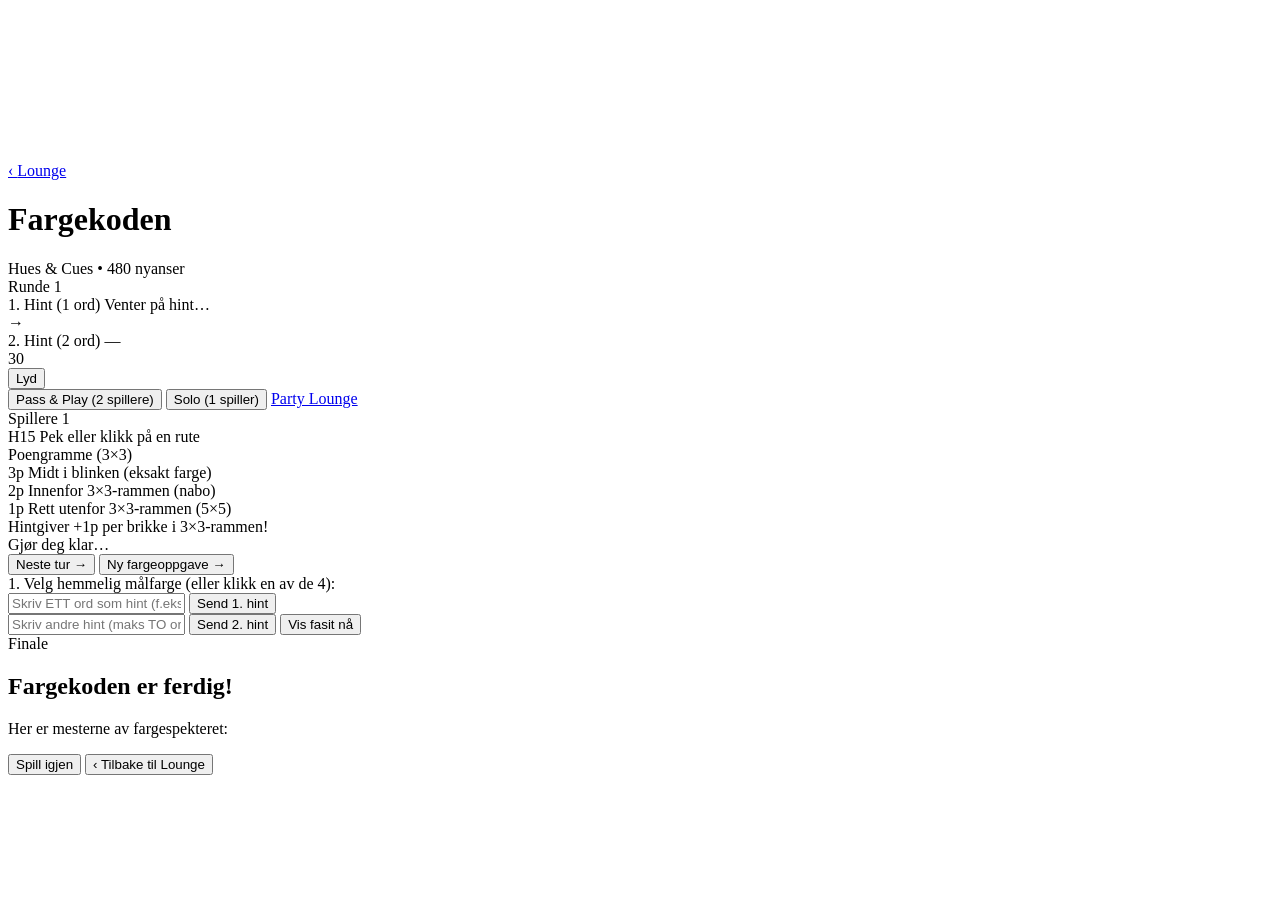
==== games/fargekoden/index.html @ 11e0f885 "remove several bug" ====
<!DOCTYPE html>
<html lang="no" data-theme="dark">

<head>
  <meta charset="UTF-8" />
  <meta name="viewport" content="width=device-width, initial-scale=1.0, maximum-scale=1.0, user-scalable=no" />
  <title>Fargekoden (Hues & Cues) – Gjett nyansen på fargebrettet | NTNU Games</title>
  <meta name="description"
    content="Hues and Cues på norsk! Hintgiveren beskriver én av 480 fargenyanser med ett og to ord – plasser brikkene dine nærmest mulig blinken i 3x3-rammen!" />

  <link rel="icon" type="image/x-icon" href="/favicon.ico" />
  <link rel="stylesheet" href="/hub.css?v=2.1" />
  <link rel="stylesheet" href="/parallax-bg.css?v=2.1" />
  <link rel="stylesheet" href="/character/character-creator.css" />
  <link rel="stylesheet" href="/fargekoden/styles.css?v=1.0" />
</head>

<body>
  <!-- Ambient Parallax Landscape -->
  <div class="dynamic-parallax-bg" id="dynamicParallaxBg" aria-hidden="true">
    <div class="parallax-layer layer-1-sky" id="plSky" data-depth="0.04"></div>
    <div class="parallax-layer layer-2-fjord" id="plFjord" data-depth="0.12"></div>
    <div class="parallax-layer layer-3-campus" id="plCampus" data-depth="0.26"></div>
    <div class="parallax-layer layer-4-lawn" id="plLawn" data-depth="0.50"></div>
    <canvas class="ambient-sparkles-canvas" id="ambientSparklesCanvas"></canvas>
    <div class="parallax-vignette-overlay"></div>
  </div>

  <div class="fk-shell">
    <!-- Top Header -->
    <header class="fk-header">
      <div class="fk-header-left">
        <a href="/party/" class="fk-back-btn" id="btnBack">
          ‹ <span id="backBtnText">Lounge</span>
        </a>
        <div class="fk-brand">
          <div>
            <h1 class="fk-brand-title">Fargekoden</h1>
            <span class="fk-brand-sub">Hues &amp; Cues • 480 nyanser</span>
          </div>
        </div>
        <span class="fk-round-pill" id="roundIndicator">Runde 1</span>
      </div>

      <!-- Active Clues Banner -->
      <div class="fk-clues-banner" id="cluesBanner">
        <div class="fk-clue-chip" id="clue1Chip">
          <span class="fk-clue-label">1. Hint (1 ord)</span>
          <span class="fk-clue-text" id="clue1Text">Venter på hint…</span>
        </div>
        <div class="fk-clue-divider">→</div>
        <div class="fk-clue-chip muted" id="clue2Chip">
          <span class="fk-clue-label">2. Hint (2 ord)</span>
          <span class="fk-clue-text" id="clue2Text">—</span>
        </div>
      </div>

      <div class="fk-header-right">
        <div class="fk-timer-bubble" id="timerBubble" title="Tid igjen">
          <span id="timerText">30</span>
        </div>
        <button type="button" class="fk-icon-btn" id="btnSoundToggle" title="Lyd av/på">
          Lyd
        </button>
      </div>
    </header>

    <!-- Mode Selector for Pass & Play / Solo / Lounge -->
    <div class="fk-mode-bar" id="fkModeBar">
      <div class="fk-mode-tabs">
        <button type="button" class="fk-mode-tab active" id="tabPassAndPlay">Pass &amp; Play (2 spillere)</button>
        <button type="button" class="fk-mode-tab" id="tabSolo">Solo (1 spiller)</button>
        <a href="/party/" class="fk-mode-tab" id="tabPartyLounge">Party Lounge</a>
      </div>
    </div>

    <!-- Main Workspace -->
    <main class="fk-main">
      <!-- Left Sidebar: Players & Scoring Legend -->
      <aside class="fk-sidebar">
        <div class="fk-panel-title">
          <span>Spillere</span>
          <span id="playersCountBadge">1</span>
        </div>
        <div class="fk-players-list" id="playersList">
          <!-- Dynamic player cards -->
        </div>

        <!-- Hover / Selected Cell Magnifier -->
        <div class="fk-magnifier-card" id="magnifierCard">
          <div class="fk-mag-swatch" id="magSwatch" style="background: #38bdf8;"></div>
          <div class="fk-mag-info">
            <span class="fk-mag-coord" id="magCoord">H15</span>
            <span class="fk-mag-hint" id="magHint">Pek eller klikk på en rute</span>
          </div>
        </div>

        <!-- Scoring Frame Legend -->
        <div class="fk-legend-card">
          <div class="fk-legend-title">Poengramme (3×3)</div>
          <div class="fk-legend-row">
            <span class="fk-legend-badge p3">3p</span>
            <span>Midt i blinken (eksakt farge)</span>
          </div>
          <div class="fk-legend-row">
            <span class="fk-legend-badge p2">2p</span>
            <span>Innenfor 3×3-rammen (nabo)</span>
          </div>
          <div class="fk-legend-row">
            <span class="fk-legend-badge p1">1p</span>
            <span>Rett utenfor 3×3-rammen (5×5)</span>
          </div>
          <div class="fk-legend-row">
            <span class="fk-legend-badge pg">Hintgiver</span>
            <span>+1p per brikke i 3×3-rammen!</span>
          </div>
        </div>
      </aside>

      <!-- Center: Cue Giver Controls + 16x30 Hues & Cues Color Board -->
      <section class="fk-board-section">
        <!-- Status / Action Strip -->
        <div class="fk-status-bar" id="statusBar">
          <div class="fk-status-text" id="statusText">Gjør deg klar…</div>
          <div class="fk-status-actions" id="statusActions">
            <button type="button" class="fk-btn fk-btn-secondary hidden" id="btnNextTurnNow">
              Neste tur →
            </button>
            <button type="button" class="fk-btn fk-btn-primary hidden" id="btnSoloNext">
              Ny fargeoppgave →
            </button>
          </div>
        </div>

        <!-- Cue Giver Control Dock (Shown only to active Cue Giver during giving_clue_1 / giving_clue_2) -->
        <div class="fk-giver-dock hidden" id="giverDock">
          <!-- Step 1: Pick 1 of 4 candidate colors + write 1-word clue -->
          <div class="fk-giver-step" id="giverStep1">
            <div class="fk-giver-candidates-wrap">
              <span class="fk-giver-label">1. Velg hemmelig målfarge (eller klikk en av de 4):</span>
              <div class="fk-candidates-row" id="candidatesRow">
                <!-- 4 candidate color buttons -->
              </div>
            </div>
            <form class="fk-clue-form" id="formClue1">
              <input type="text" class="fk-clue-input" id="inputClue1"
                placeholder="Skriv ETT ord som hint (f.eks. «Jordbær», «Rust», «isbre»)…" maxlength="28"
                autocomplete="off" />
              <button type="submit" class="fk-btn fk-btn-primary">Send 1. hint</button>
            </form>
          </div>

          <!-- Step 2: Write up to 2-word clue or skip to reveal -->
          <div class="fk-giver-step hidden" id="giverStep2">
            <form class="fk-clue-form" id="formClue2">
              <input type="text" class="fk-clue-input" id="inputClue2"
                placeholder="Skriv andre hint (maks TO ord, f.eks. «Moden frukt»)…" maxlength="40"
                autocomplete="off" />
              <button type="submit" class="fk-btn fk-btn-primary">Send 2. hint</button>
              <button type="button" class="fk-btn fk-btn-secondary" id="btnSkipClue2"
                title="Avslutt runden og vis fasit nå hvis folk allerede er nære!">
                Vis fasit nå
              </button>
            </form>
          </div>
        </div>

        <!-- 16x30 Color Spectrum Board -->
        <div class="fk-board-outer">
          <div class="fk-board-scroll">
            <div class="fk-col-headers" id="colHeaders"></div>
            <div class="fk-board-body">
              <div class="fk-row-headers" id="rowHeaders"></div>
              <div class="fk-color-grid" id="colorGrid">
                <!-- 16 x 30 = 480 color cells generated via JS -->
              </div>
            </div>
          </div>
        </div>
      </section>
    </main>
  </div>

  <!-- Modal: Game Over Podium -->
  <div class="fk-modal-overlay hidden" id="modalGameOver">
    <div class="fk-modal-card">
      <div class="fk-trophy-wrap">Finale</div>
      <h2 class="fk-modal-title">Fargekoden er ferdig!</h2>
      <p class="fk-modal-sub" id="gameOverSubtitle">Her er mesterne av fargespekteret:</p>
      <div class="fk-podium-list" id="podiumContainer"></div>
      <div class="fk-modal-actions">
        <button type="button" class="fk-btn fk-btn-primary" id="btnPlayAgain">Spill igjen</button>
        <button type="button" class="fk-btn fk-btn-secondary" id="btnReturnLobby">‹ Tilbake til Lounge</button>
      </div>
    </div>
  </div>

  <script src="/parallax-bg.js?v=2.1"></script>
  <script src="/character/character-creator.js"></script>
  <script src="/fargekoden/app.js?v=1.0"></script>
</body>

</html>
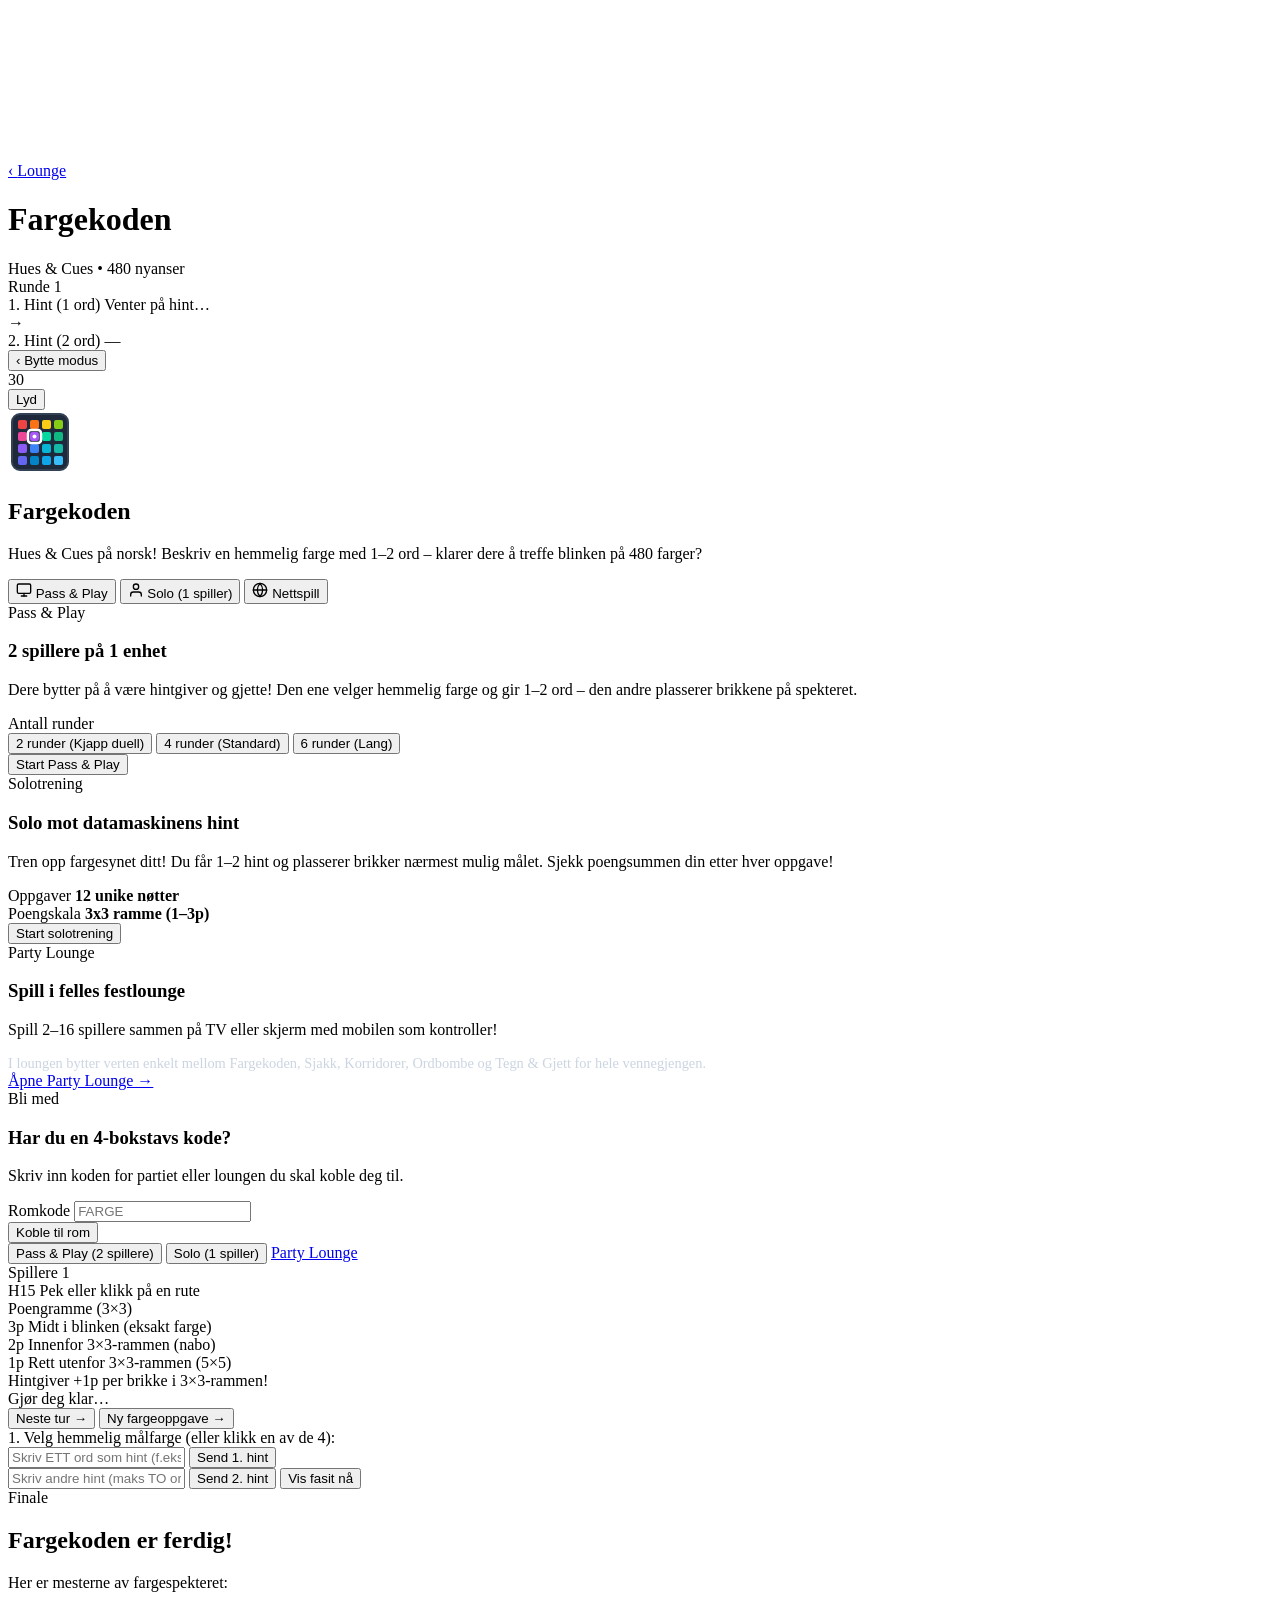
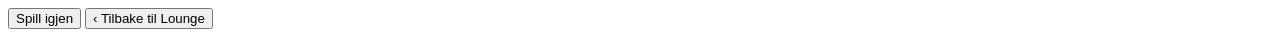
==== commit d9d13337: "standardized pregame selection" ====
--- a/games/fargekoden/index.html
+++ b/games/fargekoden/index.html
@@ -10,6 +10,7 @@
 
   <link rel="icon" type="image/x-icon" href="/favicon.ico" />
   <link rel="stylesheet" href="/hub.css?v=2.1" />
+  <link rel="stylesheet" href="/game-lobby.css" />
   <link rel="stylesheet" href="/parallax-bg.css?v=2.1" />
   <link rel="stylesheet" href="/character/character-creator.css" />
   <link rel="stylesheet" href="/fargekoden/styles.css?v=1.0" />
@@ -56,6 +57,9 @@
       </div>
 
       <div class="fk-header-right">
+        <button type="button" class="btn-lobby-exit hidden" id="btnExitToLobby" title="Bytt spillmodus">
+          ‹ Bytte modus
+        </button>
         <div class="fk-timer-bubble" id="timerBubble" title="Tid igjen">
           <span id="timerText">30</span>
         </div>
@@ -65,14 +69,165 @@
       </div>
     </header>
 
-    <!-- Mode Selector for Pass & Play / Solo / Lounge -->
-    <div class="fk-mode-bar" id="fkModeBar">
-      <div class="fk-mode-tabs">
-        <button type="button" class="fk-mode-tab active" id="tabPassAndPlay">Pass &amp; Play (2 spillere)</button>
-        <button type="button" class="fk-mode-tab" id="tabSolo">Solo (1 spiller)</button>
-        <a href="/party/" class="fk-mode-tab" id="tabPartyLounge">Party Lounge</a>
-      </div>
-    </div>
+    <!-- ============================================== -->
+    <!-- VIEW 1: LOBBY & MODE SELECTION                 -->
+    <!-- ============================================== -->
+    <section class="view-panel" id="viewLobby">
+      <div class="lobby-card theme-cyan">
+        <div class="lobby-hero">
+          <div class="hero-icon-wrap">
+            <img src="/hub/assets/icons/fargekoden.svg" alt="Fargekoden logo" class="hero-icon" />
+          </div>
+          <h2 class="hero-title">Fargekoden</h2>
+          <p class="hero-desc">
+            Hues &amp; Cues på norsk! Beskriv en hemmelig farge med 1–2 ord – klarer dere å treffe blinken på 480 farger?
+          </p>
+        </div>
+
+        <!-- Mode Navigation Tabs -->
+        <div class="lobby-tabs" role="tablist">
+          <button type="button" class="lobby-tab-btn active" id="tabLobbyLocal" role="tab" aria-selected="true">
+            <svg width="16" height="16" viewBox="0 0 24 24" fill="none" stroke="currentColor" stroke-width="2" stroke-linecap="round" stroke-linejoin="round" aria-hidden="true"><rect x="2" y="3" width="20" height="14" rx="2" ry="2"></rect><line x1="8" y1="21" x2="16" y2="21"></line><line x1="12" y1="17" x2="12" y2="21"></line></svg>
+            <span>Pass &amp; Play</span>
+          </button>
+          <button type="button" class="lobby-tab-btn" id="tabLobbySolo" role="tab" aria-selected="false">
+            <svg width="16" height="16" viewBox="0 0 24 24" fill="none" stroke="currentColor" stroke-width="2" stroke-linecap="round" stroke-linejoin="round" aria-hidden="true"><path d="M20 21v-2a4 4 0 0 0-4-4H8a4 4 0 0 0-4 4v2"></path><circle cx="12" cy="7" r="4"></circle></svg>
+            <span>Solo (1 spiller)</span>
+          </button>
+          <button type="button" class="lobby-tab-btn" id="tabLobbyRoom" role="tab" aria-selected="false">
+            <svg width="16" height="16" viewBox="0 0 24 24" fill="none" stroke="currentColor" stroke-width="2" stroke-linecap="round" stroke-linejoin="round" aria-hidden="true"><circle cx="12" cy="12" r="10"></circle><line x1="2" y1="12" x2="22" y2="12"></line><path d="M12 2a15.3 15.3 0 0 1 4 10 15.3 15.3 0 0 1-4 10 15.3 15.3 0 0 1-4-10 15.3 15.3 0 0 1 4-10z"></path></svg>
+            <span>Nettspill</span>
+          </button>
+        </div>
+
+        <!-- TAB 1: Pass & Play Panel -->
+        <div class="tab-panel active" id="panelLobbyLocal">
+          <div class="action-box single-box card-theme-spectrum">
+            <div class="action-box-header">
+              <div class="box-badge-row">
+                <span class="action-card-badge badge-spectrum">Pass &amp; Play</span>
+              </div>
+              <h3 class="box-title">2 spillere på 1 enhet</h3>
+              <p class="box-desc">
+                Dere bytter på å være hintgiver og gjette! Den ene velger hemmelig farge og gir 1–2 ord – den andre plasserer brikkene på spekteret.
+              </p>
+            </div>
+
+            <div class="action-box-content">
+              <div class="form-group">
+                <label>Antall runder</label>
+                <div class="segmented-control" id="controlFkRounds">
+                  <button type="button" class="seg-btn" data-rounds="2">2 runder (Kjapp duell)</button>
+                  <button type="button" class="seg-btn active" data-rounds="4">4 runder (Standard)</button>
+                  <button type="button" class="seg-btn" data-rounds="6">6 runder (Lang)</button>
+                </div>
+              </div>
+            </div>
+
+            <button type="button" class="primary-btn pulse-glow" id="btnStartFkLocal">
+              Start Pass &amp; Play
+            </button>
+          </div>
+        </div>
+
+        <!-- TAB 2: Solo Practice Panel -->
+        <div class="tab-panel hidden" id="panelLobbySolo">
+          <div class="action-box single-box card-theme-cyan">
+            <div class="action-box-header">
+              <div class="box-badge-row">
+                <span class="action-card-badge badge-cyan">Solotrening</span>
+              </div>
+              <h3 class="box-title">Solo mot datamaskinens hint</h3>
+              <p class="box-desc">
+                Tren opp fargesynet ditt! Du får 1–2 hint og plasserer brikker nærmest mulig målet. Sjekk poengsummen din etter hver oppgave!
+              </p>
+            </div>
+
+            <div class="action-box-content">
+              <div class="stat-pills-row">
+                <div class="stat-pill">
+                  <span class="stat-pill-label">Oppgaver</span>
+                  <strong class="stat-pill-val">12 unike nøtter</strong>
+                </div>
+                <div class="stat-pill">
+                  <span class="stat-pill-label">Poengskala</span>
+                  <strong class="stat-pill-val">3x3 ramme (1–3p)</strong>
+                </div>
+              </div>
+            </div>
+
+            <button type="button" class="primary-btn pulse-glow" id="btnStartFkSolo">
+              Start solotrening
+            </button>
+          </div>
+        </div>
+
+        <!-- TAB 3: Party Lounge Multiplayer Panel -->
+        <div class="tab-panel hidden" id="panelLobbyRoom">
+          <div class="online-lobby-deck">
+            <div class="online-split">
+              <!-- Party Lounge Card -->
+              <div class="action-box card-theme-orange">
+                <div class="action-box-header">
+                  <div class="box-badge-row">
+                    <span class="action-card-badge badge-orange">Party Lounge</span>
+                  </div>
+                  <h3 class="box-title">Spill i felles festlounge</h3>
+                  <p class="box-desc">Spill 2–16 spillere sammen på TV eller skjerm med mobilen som kontroller!</p>
+                </div>
+
+                <div class="action-box-content">
+                  <p style="font-size: 0.9rem; color: #cbd5e1; margin: 0;">
+                    I loungen bytter verten enkelt mellom Fargekoden, Sjakk, Korridorer, Ordbombe og Tegn &amp; Gjett for hele vennegjengen.
+                  </p>
+                </div>
+
+                <a href="/party/" class="primary-btn btn-orange-accent">
+                  Åpne Party Lounge →
+                </a>
+              </div>
+
+              <!-- Join Room Card -->
+              <div class="action-box card-theme-purple">
+                <div class="action-box-header">
+                  <div class="box-badge-row">
+                    <span class="action-card-badge badge-purple">Bli med</span>
+                  </div>
+                  <h3 class="box-title">Har du en 4-bokstavs kode?</h3>
+                  <p class="box-desc">Skriv inn koden for partiet eller loungen du skal koble deg til.</p>
+                </div>
+
+                <div class="action-box-content">
+                  <div class="form-group">
+                    <label for="inputFkRoomCode">Romkode</label>
+                    <input type="text" id="inputFkRoomCode" class="text-input code-input" maxlength="6"
+                      placeholder="FARGE" autocomplete="off" autocorrect="off" autocapitalize="characters" />
+                  </div>
+                </div>
+
+                <button type="button" class="btn-cyan-accent" id="btnSubmitJoinFkRoom">
+                  Koble til rom
+                </button>
+              </div>
+            </div>
+          </div>
+        </div>
+
+      </div>
+    </section>
+
+    <!-- ============================================== -->
+    <!-- VIEW 2: ACTIVE GAMEPLAY                        -->
+    <!-- ============================================== -->
+    <section class="view-panel hidden" id="viewGame">
+      <!-- Mode Selector for Pass & Play / Solo / Lounge -->
+      <div class="fk-mode-bar" id="fkModeBar">
+        <div class="fk-mode-tabs">
+          <button type="button" class="fk-mode-tab active" id="tabPassAndPlay">Pass &amp; Play (2 spillere)</button>
+          <button type="button" class="fk-mode-tab" id="tabSolo">Solo (1 spiller)</button>
+          <a href="/party/" class="fk-mode-tab" id="tabPartyLounge">Party Lounge</a>
+        </div>
+      </div>
 
     <!-- Main Workspace -->
     <main class="fk-main">
@@ -179,6 +334,7 @@
         </div>
       </section>
     </main>
+    </section>
   </div>
 
   <!-- Modal: Game Over Podium -->
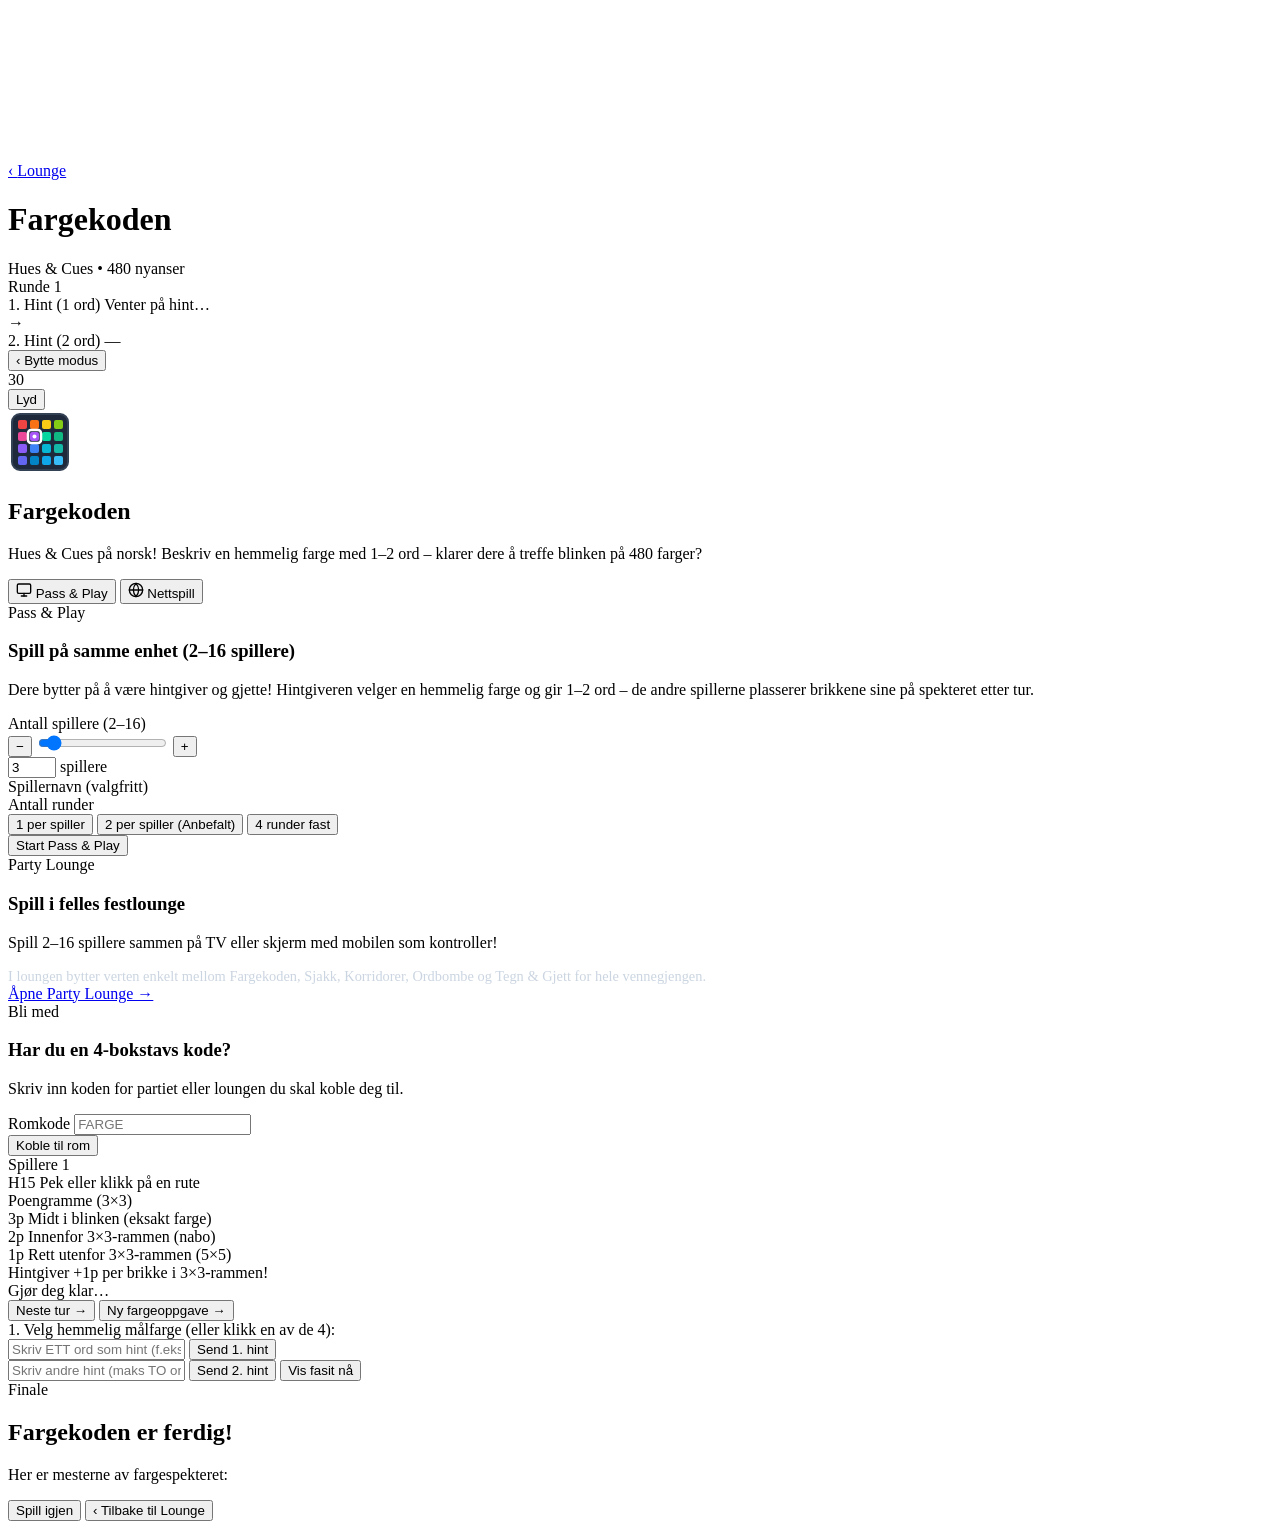
==== commit c965d3b6: "custom amount of players in pass and play" ====
--- a/games/fargekoden/index.html
+++ b/games/fargekoden/index.html
@@ -90,10 +90,6 @@
             <svg width="16" height="16" viewBox="0 0 24 24" fill="none" stroke="currentColor" stroke-width="2" stroke-linecap="round" stroke-linejoin="round" aria-hidden="true"><rect x="2" y="3" width="20" height="14" rx="2" ry="2"></rect><line x1="8" y1="21" x2="16" y2="21"></line><line x1="12" y1="17" x2="12" y2="21"></line></svg>
             <span>Pass &amp; Play</span>
           </button>
-          <button type="button" class="lobby-tab-btn" id="tabLobbySolo" role="tab" aria-selected="false">
-            <svg width="16" height="16" viewBox="0 0 24 24" fill="none" stroke="currentColor" stroke-width="2" stroke-linecap="round" stroke-linejoin="round" aria-hidden="true"><path d="M20 21v-2a4 4 0 0 0-4-4H8a4 4 0 0 0-4 4v2"></path><circle cx="12" cy="7" r="4"></circle></svg>
-            <span>Solo (1 spiller)</span>
-          </button>
           <button type="button" class="lobby-tab-btn" id="tabLobbyRoom" role="tab" aria-selected="false">
             <svg width="16" height="16" viewBox="0 0 24 24" fill="none" stroke="currentColor" stroke-width="2" stroke-linecap="round" stroke-linejoin="round" aria-hidden="true"><circle cx="12" cy="12" r="10"></circle><line x1="2" y1="12" x2="22" y2="12"></line><path d="M12 2a15.3 15.3 0 0 1 4 10 15.3 15.3 0 0 1-4 10 15.3 15.3 0 0 1-4-10 15.3 15.3 0 0 1 4-10z"></path></svg>
             <span>Nettspill</span>
@@ -107,19 +103,37 @@
               <div class="box-badge-row">
                 <span class="action-card-badge badge-spectrum">Pass &amp; Play</span>
               </div>
-              <h3 class="box-title">2 spillere på 1 enhet</h3>
+              <h3 class="box-title">Spill på samme enhet (2–16 spillere)</h3>
               <p class="box-desc">
-                Dere bytter på å være hintgiver og gjette! Den ene velger hemmelig farge og gir 1–2 ord – den andre plasserer brikkene på spekteret.
+                Dere bytter på å være hintgiver og gjette! Hintgiveren velger en hemmelig farge og gir 1–2 ord – de andre spillerne plasserer brikkene sine på spekteret etter tur.
               </p>
             </div>
 
             <div class="action-box-content">
+              <div class="form-group">
+                <label for="inputFkPlayerCount">Antall spillere (2–16)</label>
+                <div class="player-count-picker" id="controlFkPlayerCount">
+                  <button type="button" class="pcp-step-btn" data-step="-1" aria-label="Færre spillere">−</button>
+                  <input type="range" class="pcp-slider" id="sliderFkPlayerCount" min="2" max="16" value="3" />
+                  <button type="button" class="pcp-step-btn" data-step="1" aria-label="Flere spillere">+</button>
+                  <div class="pcp-number-wrap">
+                    <input type="number" class="pcp-number-input" id="inputFkPlayerCount" min="2" max="16" value="3" />
+                    <span class="pcp-unit">spillere</span>
+                  </div>
+                </div>
+              </div>
+
+              <div class="form-group">
+                <label>Spillernavn (valgfritt)</label>
+                <div class="fk-local-names-grid" id="localPlayersNamesGrid"></div>
+              </div>
+
               <div class="form-group">
                 <label>Antall runder</label>
                 <div class="segmented-control" id="controlFkRounds">
-                  <button type="button" class="seg-btn" data-rounds="2">2 runder (Kjapp duell)</button>
-                  <button type="button" class="seg-btn active" data-rounds="4">4 runder (Standard)</button>
-                  <button type="button" class="seg-btn" data-rounds="6">6 runder (Lang)</button>
+                  <button type="button" class="seg-btn" data-rounds="1_per_player">1 per spiller</button>
+                  <button type="button" class="seg-btn active" data-rounds="2_per_player">2 per spiller (Anbefalt)</button>
+                  <button type="button" class="seg-btn" data-rounds="custom_4">4 runder fast</button>
                 </div>
               </div>
             </div>
@@ -130,39 +144,7 @@
           </div>
         </div>
 
-        <!-- TAB 2: Solo Practice Panel -->
-        <div class="tab-panel hidden" id="panelLobbySolo">
-          <div class="action-box single-box card-theme-cyan">
-            <div class="action-box-header">
-              <div class="box-badge-row">
-                <span class="action-card-badge badge-cyan">Solotrening</span>
-              </div>
-              <h3 class="box-title">Solo mot datamaskinens hint</h3>
-              <p class="box-desc">
-                Tren opp fargesynet ditt! Du får 1–2 hint og plasserer brikker nærmest mulig målet. Sjekk poengsummen din etter hver oppgave!
-              </p>
-            </div>
-
-            <div class="action-box-content">
-              <div class="stat-pills-row">
-                <div class="stat-pill">
-                  <span class="stat-pill-label">Oppgaver</span>
-                  <strong class="stat-pill-val">12 unike nøtter</strong>
-                </div>
-                <div class="stat-pill">
-                  <span class="stat-pill-label">Poengskala</span>
-                  <strong class="stat-pill-val">3x3 ramme (1–3p)</strong>
-                </div>
-              </div>
-            </div>
-
-            <button type="button" class="primary-btn pulse-glow" id="btnStartFkSolo">
-              Start solotrening
-            </button>
-          </div>
-        </div>
-
-        <!-- TAB 3: Party Lounge Multiplayer Panel -->
+        <!-- TAB 2: Party Lounge Multiplayer Panel -->
         <div class="tab-panel hidden" id="panelLobbyRoom">
           <div class="online-lobby-deck">
             <div class="online-split">
@@ -220,15 +202,6 @@
     <!-- VIEW 2: ACTIVE GAMEPLAY                        -->
     <!-- ============================================== -->
     <section class="view-panel hidden" id="viewGame">
-      <!-- Mode Selector for Pass & Play / Solo / Lounge -->
-      <div class="fk-mode-bar" id="fkModeBar">
-        <div class="fk-mode-tabs">
-          <button type="button" class="fk-mode-tab active" id="tabPassAndPlay">Pass &amp; Play (2 spillere)</button>
-          <button type="button" class="fk-mode-tab" id="tabSolo">Solo (1 spiller)</button>
-          <a href="/party/" class="fk-mode-tab" id="tabPartyLounge">Party Lounge</a>
-        </div>
-      </div>
-
     <!-- Main Workspace -->
     <main class="fk-main">
       <!-- Left Sidebar: Players & Scoring Legend -->
@@ -353,7 +326,7 @@
 
   <script src="/parallax-bg.js?v=2.1"></script>
   <script src="/character/character-creator.js"></script>
-  <script src="/fargekoden/app.js?v=1.0"></script>
+  <script src="/fargekoden/app.js?v=1.2"></script>
 </body>
 
 </html>
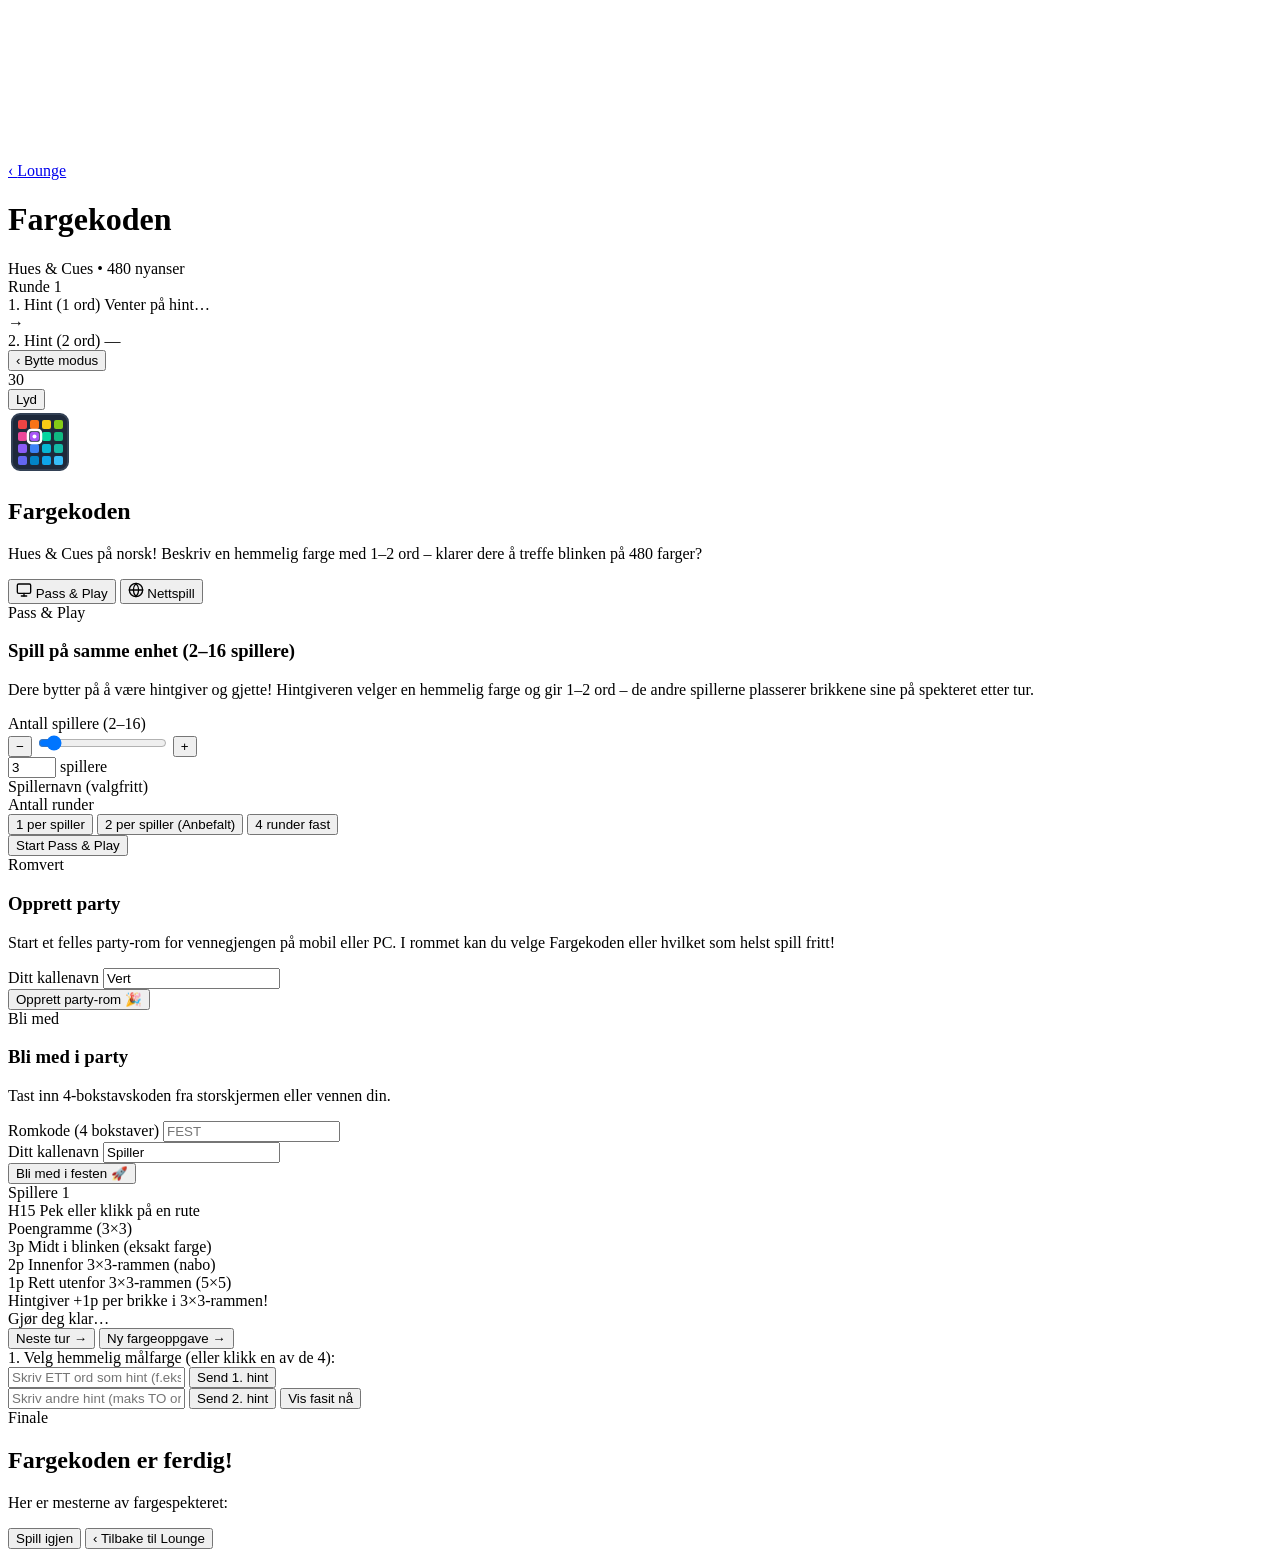
==== commit 30d15cd9: "Standardize online multiplayer lobby across all games with unified PartyConnect module" ====
--- a/games/fargekoden/index.html
+++ b/games/fargekoden/index.html
@@ -148,25 +148,27 @@
         <div class="tab-panel hidden" id="panelLobbyRoom">
           <div class="online-lobby-deck">
             <div class="online-split">
-              <!-- Party Lounge Card -->
+              <!-- Host Party Card -->
               <div class="action-box card-theme-orange">
                 <div class="action-box-header">
                   <div class="box-badge-row">
-                    <span class="action-card-badge badge-orange">Party Lounge</span>
-                  </div>
-                  <h3 class="box-title">Spill i felles festlounge</h3>
-                  <p class="box-desc">Spill 2–16 spillere sammen på TV eller skjerm med mobilen som kontroller!</p>
+                    <span class="action-card-badge badge-orange">Romvert</span>
+                  </div>
+                  <h3 class="box-title">Opprett party</h3>
+                  <p class="box-desc">Start et felles party-rom for vennegjengen på mobil eller PC. I rommet kan du velge Fargekoden eller hvilket som helst spill fritt!</p>
                 </div>
 
                 <div class="action-box-content">
-                  <p style="font-size: 0.9rem; color: #cbd5e1; margin: 0;">
-                    I loungen bytter verten enkelt mellom Fargekoden, Sjakk, Korridorer, Ordbombe og Tegn &amp; Gjett for hele vennegjengen.
-                  </p>
-                </div>
-
-                <a href="/party/" class="primary-btn btn-orange-accent">
-                  Åpne Party Lounge →
-                </a>
+                  <div class="form-group">
+                    <label for="inputPartyHostName">Ditt kallenavn</label>
+                    <input type="text" id="inputPartyHostName" class="text-input" maxlength="18"
+                      placeholder="F.eks. Henrik (Vert)" value="Vert" />
+                  </div>
+                </div>
+
+                <button type="button" class="primary-btn pulse-glow" id="btnCreatePartyRoom">
+                  Opprett party-rom 🎉
+                </button>
               </div>
 
               <!-- Join Room Card -->
@@ -175,20 +177,26 @@
                   <div class="box-badge-row">
                     <span class="action-card-badge badge-purple">Bli med</span>
                   </div>
-                  <h3 class="box-title">Har du en 4-bokstavs kode?</h3>
-                  <p class="box-desc">Skriv inn koden for partiet eller loungen du skal koble deg til.</p>
+                  <h3 class="box-title">Bli med i party</h3>
+                  <p class="box-desc">Tast inn 4-bokstavskoden fra storskjermen eller vennen din.</p>
                 </div>
 
                 <div class="action-box-content">
                   <div class="form-group">
-                    <label for="inputFkRoomCode">Romkode</label>
-                    <input type="text" id="inputFkRoomCode" class="text-input code-input" maxlength="6"
-                      placeholder="FARGE" autocomplete="off" autocorrect="off" autocapitalize="characters" />
-                  </div>
-                </div>
-
-                <button type="button" class="btn-cyan-accent" id="btnSubmitJoinFkRoom">
-                  Koble til rom
+                    <label for="inputPartyRoomCode">Romkode (4 bokstaver)</label>
+                    <input type="text" id="inputPartyRoomCode" class="text-input code-input" maxlength="6"
+                      placeholder="FEST" autocomplete="off" autocorrect="off" autocapitalize="characters" required />
+                  </div>
+
+                  <div class="form-group">
+                    <label for="inputPartyJoinName">Ditt kallenavn</label>
+                    <input type="text" id="inputPartyJoinName" class="text-input" maxlength="18"
+                      placeholder="F.eks. Spiller" value="Spiller" />
+                  </div>
+                </div>
+
+                <button type="button" class="btn-cyan-accent" id="btnJoinPartyRoom">
+                  Bli med i festen 🚀
                 </button>
               </div>
             </div>
@@ -326,6 +334,7 @@
 
   <script src="/parallax-bg.js?v=2.1"></script>
   <script src="/character/character-creator.js"></script>
+  <script src="/game-lobby.js"></script>
   <script src="/fargekoden/app.js?v=1.2"></script>
 </body>
 
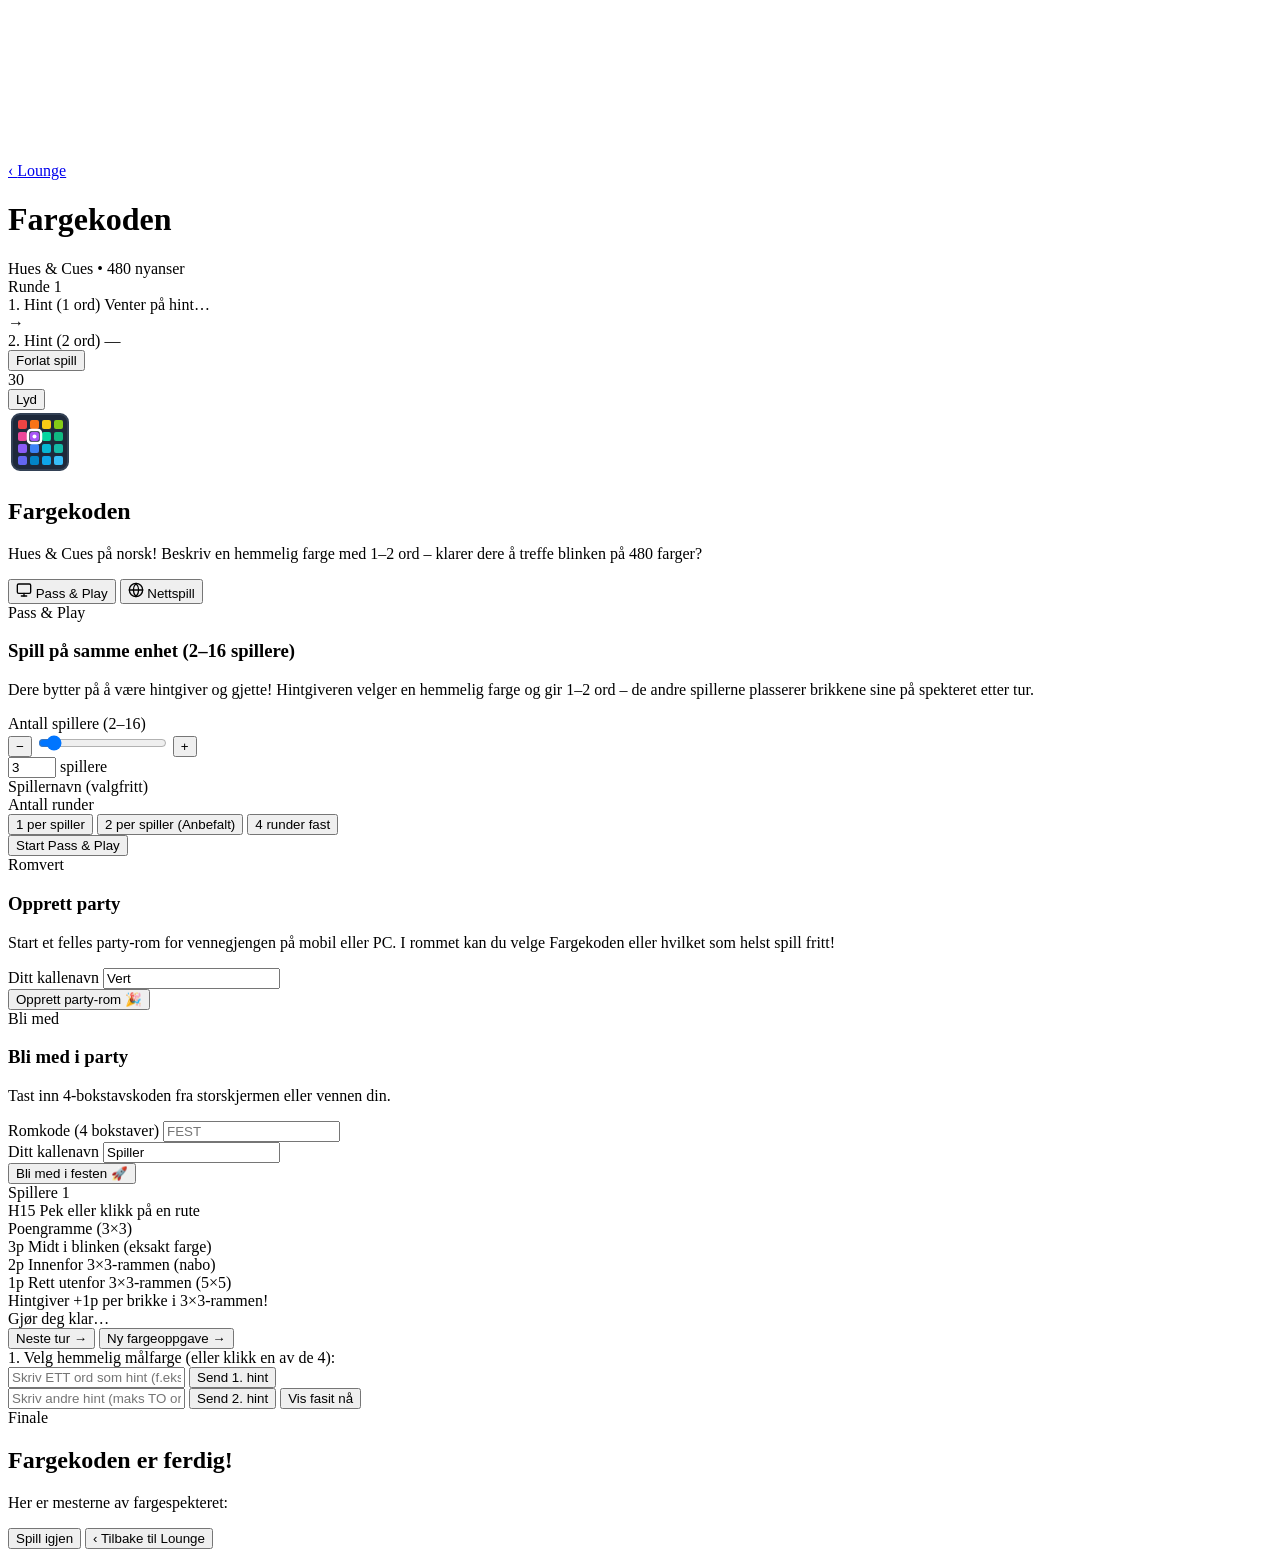
==== commit 3257dd2a: "feat(party): add ready state in lobby, clean direct return to lounge, and remove redundant bytt modu" ====
--- a/games/fargekoden/index.html
+++ b/games/fargekoden/index.html
@@ -57,8 +57,8 @@
       </div>
 
       <div class="fk-header-right">
-        <button type="button" class="btn-lobby-exit hidden" id="btnExitToLobby" title="Bytt spillmodus">
-          ‹ Bytte modus
+        <button type="button" class="btn-leave-room hidden" id="btnLeaveRoom">
+          Forlat spill
         </button>
         <div class="fk-timer-bubble" id="timerBubble" title="Tid igjen">
           <span id="timerText">30</span>
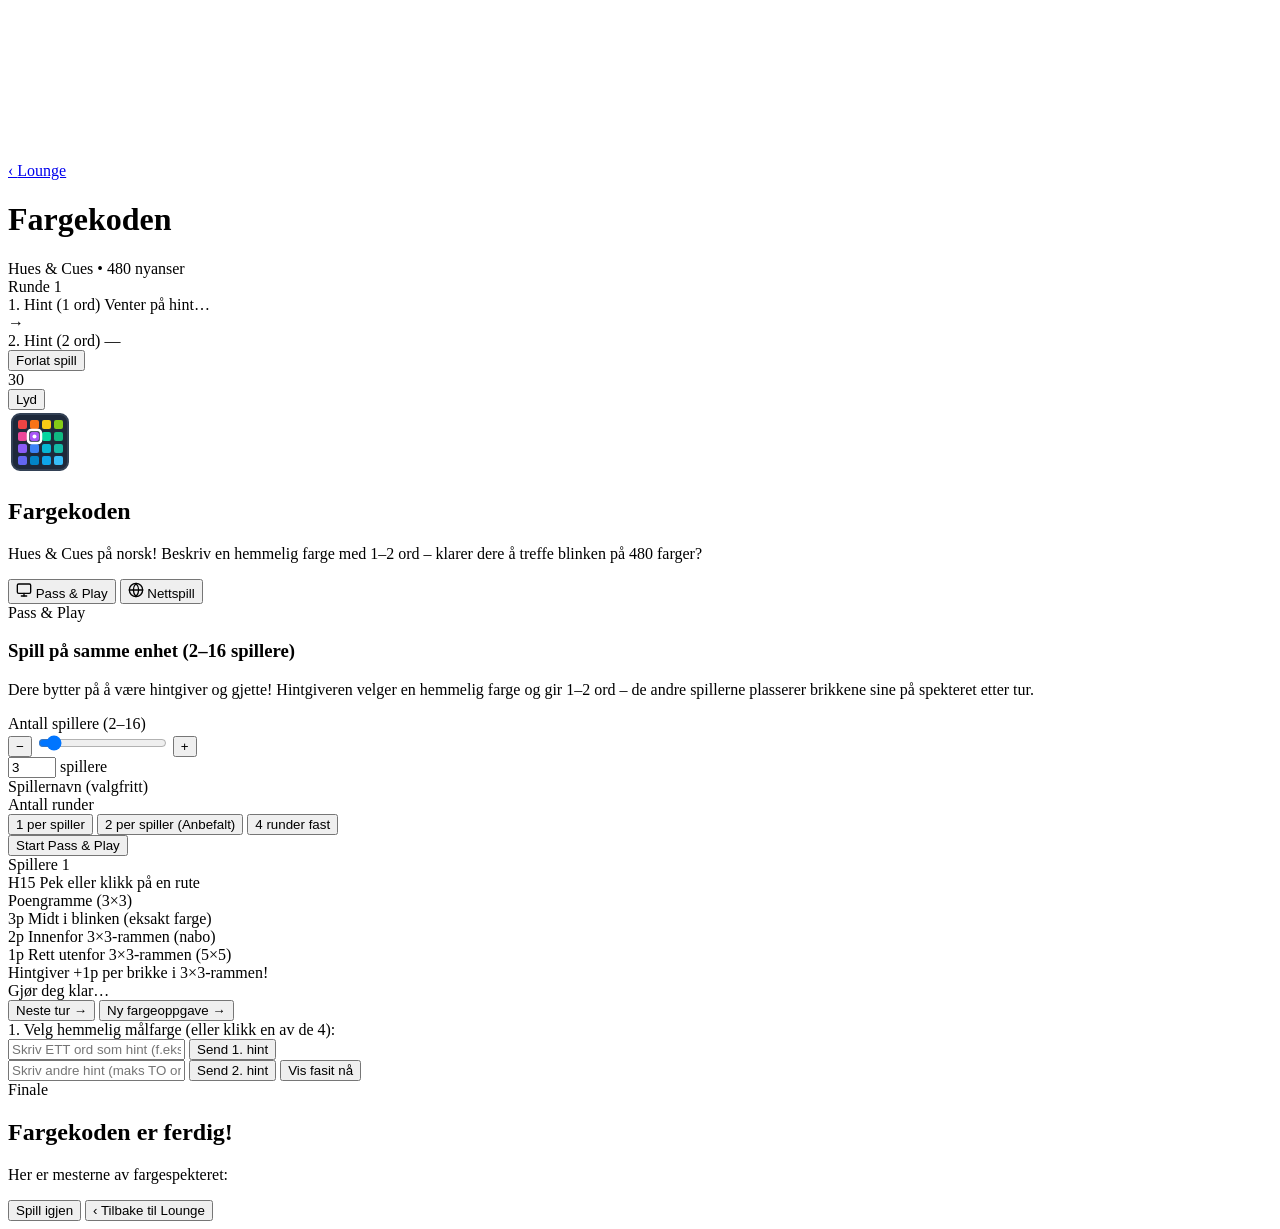
==== commit bd64d2e0: "feat(lobby): universal standardized online multiplayer tab component across all games" ====
--- a/games/fargekoden/index.html
+++ b/games/fargekoden/index.html
@@ -144,64 +144,8 @@
           </div>
         </div>
 
-        <!-- TAB 2: Party Lounge Multiplayer Panel -->
-        <div class="tab-panel hidden" id="panelLobbyRoom">
-          <div class="online-lobby-deck">
-            <div class="online-split">
-              <!-- Host Party Card -->
-              <div class="action-box card-theme-orange">
-                <div class="action-box-header">
-                  <div class="box-badge-row">
-                    <span class="action-card-badge badge-orange">Romvert</span>
-                  </div>
-                  <h3 class="box-title">Opprett party</h3>
-                  <p class="box-desc">Start et felles party-rom for vennegjengen på mobil eller PC. I rommet kan du velge Fargekoden eller hvilket som helst spill fritt!</p>
-                </div>
-
-                <div class="action-box-content">
-                  <div class="form-group">
-                    <label for="inputPartyHostName">Ditt kallenavn</label>
-                    <input type="text" id="inputPartyHostName" class="text-input" maxlength="18"
-                      placeholder="F.eks. Henrik (Vert)" value="Vert" />
-                  </div>
-                </div>
-
-                <button type="button" class="primary-btn pulse-glow" id="btnCreatePartyRoom">
-                  Opprett party-rom 🎉
-                </button>
-              </div>
-
-              <!-- Join Room Card -->
-              <div class="action-box card-theme-purple">
-                <div class="action-box-header">
-                  <div class="box-badge-row">
-                    <span class="action-card-badge badge-purple">Bli med</span>
-                  </div>
-                  <h3 class="box-title">Bli med i party</h3>
-                  <p class="box-desc">Tast inn 4-bokstavskoden fra storskjermen eller vennen din.</p>
-                </div>
-
-                <div class="action-box-content">
-                  <div class="form-group">
-                    <label for="inputPartyRoomCode">Romkode (4 bokstaver)</label>
-                    <input type="text" id="inputPartyRoomCode" class="text-input code-input" maxlength="6"
-                      placeholder="FEST" autocomplete="off" autocorrect="off" autocapitalize="characters" required />
-                  </div>
-
-                  <div class="form-group">
-                    <label for="inputPartyJoinName">Ditt kallenavn</label>
-                    <input type="text" id="inputPartyJoinName" class="text-input" maxlength="18"
-                      placeholder="F.eks. Spiller" value="Spiller" />
-                  </div>
-                </div>
-
-                <button type="button" class="btn-cyan-accent" id="btnJoinPartyRoom">
-                  Bli med i festen 🚀
-                </button>
-              </div>
-            </div>
-          </div>
-        </div>
+        <!-- TAB 2: Party Lounge Multiplayer Panel (Standardisert felles PartyConnect fane) -->
+        <div class="tab-panel hidden" id="panelLobbyRoom" data-party-panel="fargekoden"></div>
 
       </div>
     </section>
